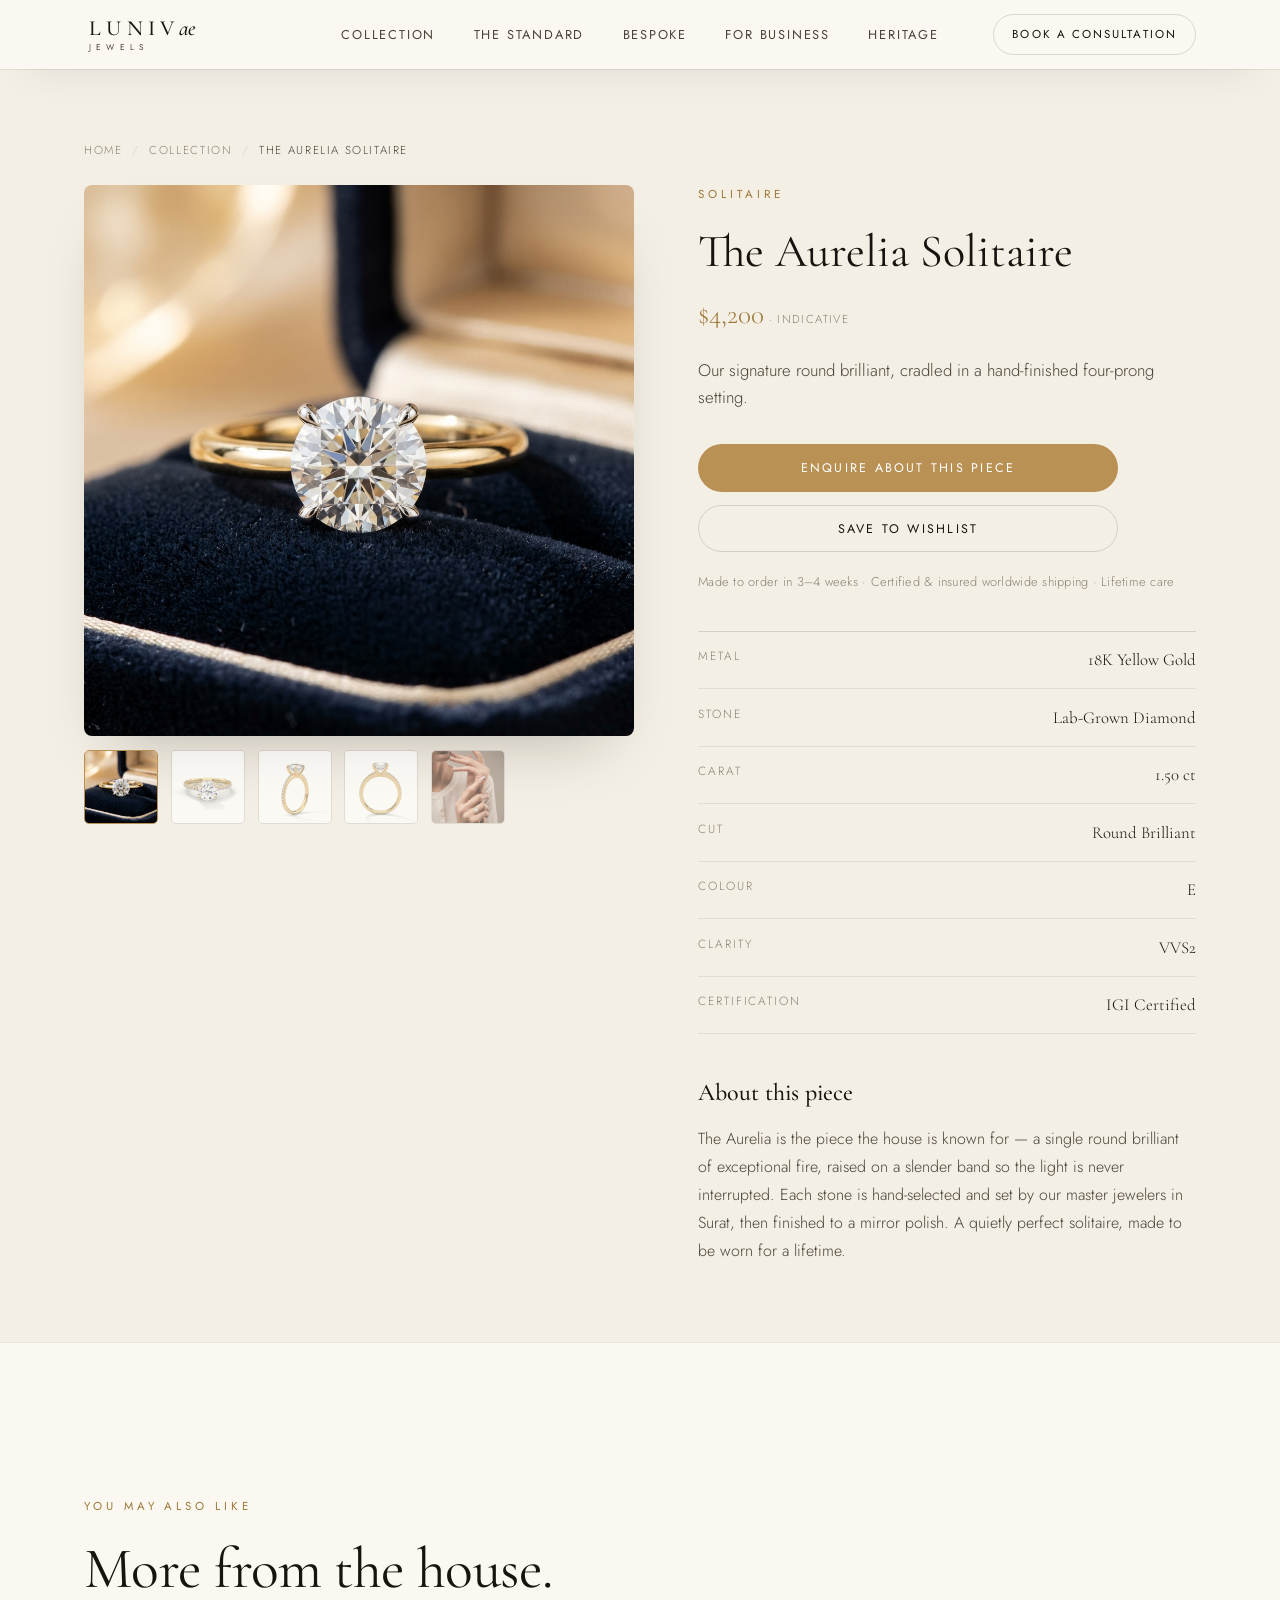
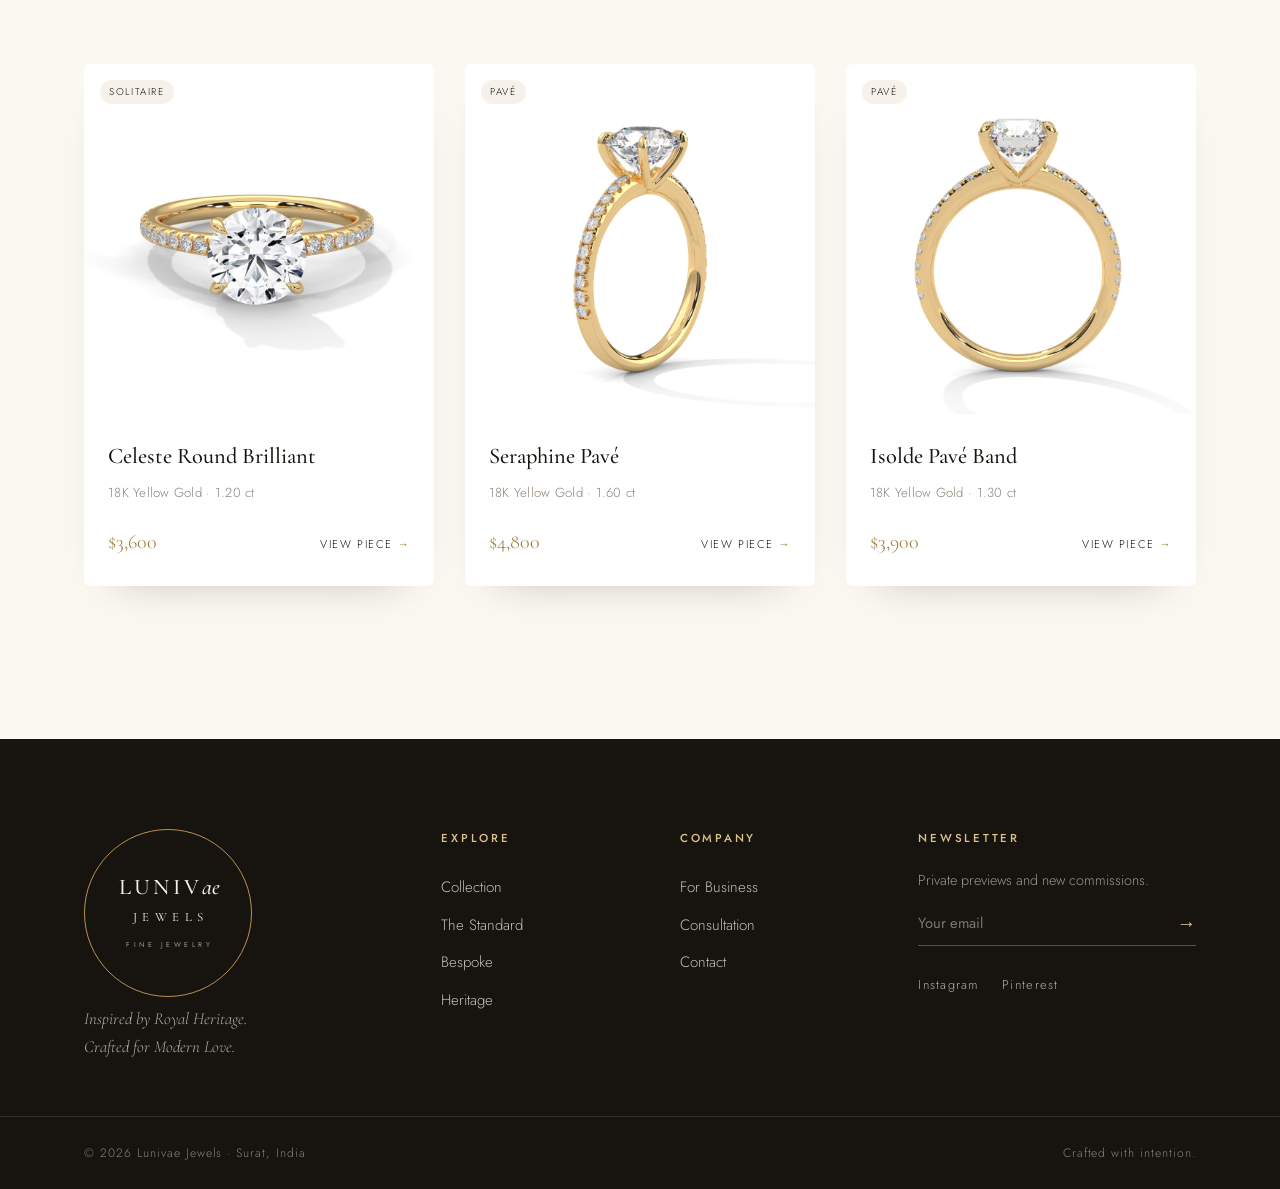
==== lunivae/product.html @ 0194cd0b "Add product listing + product details pages to Lunivae site Turn the single-page site into a multi-p" ====
<!DOCTYPE html>
<html lang="en" data-theme="light">
<head>
<meta charset="UTF-8" />
<meta name="viewport" content="width=device-width, initial-scale=1.0" />
<title>Lunivae Jewels — Fine Jewelry</title>
<meta name="description" content="A Lunivae Jewels piece — crafted in-house in Surat, India." />
<meta name="theme-color" content="#F4EFE4" />
<link rel="preconnect" href="https://fonts.googleapis.com" />
<link rel="preconnect" href="https://fonts.gstatic.com" crossorigin />
<link href="https://fonts.googleapis.com/css2?family=Cormorant+Garamond:ital,wght@0,300;0,400;0,500;0,600;1,400;1,500&family=Jost:wght@300;400;500&display=swap" rel="stylesheet" />
<link rel="stylesheet" href="styles.css" />
</head>
<body data-solid-nav>

<div class="cursor" id="cursor" aria-hidden="true"></div>

<!-- HEADER -->
<header class="header" id="header">
  <div class="header__inner">
    <a href="index.html" class="brand" aria-label="Lunivae Jewels — home">
      <span class="brand__name">LUNIV<em>ae</em></span>
      <span class="brand__sub">JEWELS</span>
    </a>
    <nav class="nav" aria-label="Primary">
      <a href="shop.html" class="nav__link">Collection</a>
      <a href="index.html#craft" class="nav__link">The Standard</a>
      <a href="index.html#bespoke" class="nav__link">Bespoke</a>
      <a href="index.html#trade" class="nav__link">For Business</a>
      <a href="index.html#heritage" class="nav__link">Heritage</a>
    </nav>
    <div class="header__actions">
      <a href="index.html#contact" class="btn btn--ghost btn--sm">Book a Consultation</a>
      <button class="menu-toggle" id="menuToggle" aria-label="Open menu" aria-expanded="false"><span></span><span></span></button>
    </div>
  </div>
</header>

<div class="mobile-menu" id="mobileMenu" aria-hidden="true">
  <nav class="mobile-menu__nav" aria-label="Mobile">
    <a href="shop.html" class="mobile-menu__link">Collection</a>
    <a href="index.html#craft" class="mobile-menu__link">The Standard</a>
    <a href="index.html#bespoke" class="mobile-menu__link">Bespoke</a>
    <a href="index.html#trade" class="mobile-menu__link">For Business</a>
    <a href="index.html#heritage" class="mobile-menu__link">Heritage</a>
    <a href="index.html#contact" class="btn btn--gold mobile-menu__cta">Book a Consultation</a>
  </nav>
  <p class="mobile-menu__foot">Surat, India · Worldwide Delivery</p>
</div>

<main id="pdp"><!-- rendered by product.js --></main>

<!-- FOOTER -->
<footer class="footer">
  <div class="container footer__inner">
    <div class="footer__brand">
      <span class="logo-badge logo-badge--sm">
        <span class="logo-badge__ring"></span>
        <span class="logo-wordmark">LUNIV<em>ae</em></span>
        <span class="logo-jewels">JEWELS</span>
        <span class="logo-tag">FINE JEWELRY</span>
      </span>
      <p class="footer__tag">Inspired by Royal Heritage.<br />Crafted for Modern Love.</p>
    </div>
    <nav class="footer__col" aria-label="Explore">
      <h4 class="footer__title">Explore</h4>
      <a href="shop.html">Collection</a>
      <a href="index.html#craft">The Standard</a>
      <a href="index.html#bespoke">Bespoke</a>
      <a href="index.html#heritage">Heritage</a>
    </nav>
    <nav class="footer__col" aria-label="Company">
      <h4 class="footer__title">Company</h4>
      <a href="index.html#trade">For Business</a>
      <a href="index.html#contact">Consultation</a>
      <a href="index.html#contact">Contact</a>
    </nav>
    <div class="footer__col">
      <h4 class="footer__title">Newsletter</h4>
      <p class="footer__sub">Private previews and new commissions.</p>
      <form class="footer__news" id="newsForm">
        <input type="email" placeholder="Your email" aria-label="Email for newsletter" required />
        <button type="submit" aria-label="Subscribe">→</button>
      </form>
      <div class="footer__social">
        <a href="#" aria-label="Instagram">Instagram</a>
        <a href="#" aria-label="Pinterest">Pinterest</a>
      </div>
    </div>
  </div>
  <div class="footer__bar">
    <div class="container footer__bar-inner">
      <p>© <span id="year">2026</span> Lunivae Jewels · Surat, India</p>
      <p>Crafted with intention.</p>
    </div>
  </div>
</footer>

<script src="products.js"></script>
<script src="product.js"></script>
<script src="main.js"></script>
</body>
</html>
---- lunivae/styles.css ----
/* =====================================================================
   LUNIVAE JEWELS — Stylesheet
   Luxury-minimal · cream / ink / champagne-gold
   ===================================================================== */

/* ---------- Tokens ---------- */
:root {
  --cream:      #F4EFE4;   /* page ground (matches logo badge) */
  --cream-2:    #FBF8F1;   /* raised surfaces */
  --paper:      #FFFFFF;
  --ink:        #17140F;   /* warm near-black */
  --ink-soft:   #4A4339;
  --ink-mute:   #8A8175;
  --gold:       #B99154;   /* champagne gold */
  --gold-deep:  #9C7838;
  --gold-light: #DCC28C;
  --navy:       #0E1522;   /* echoes the hero velvet box */
  --navy-soft:  #17203040;
  --line:       rgba(23, 20, 15, 0.14);
  --line-soft:  rgba(23, 20, 15, 0.08);

  --shadow:     0 30px 60px -30px rgba(23, 20, 15, 0.28);
  --shadow-lg:  0 50px 90px -40px rgba(23, 20, 15, 0.40);

  --serif: "Cormorant Garamond", "Times New Roman", serif;
  --sans:  "Jost", -apple-system, BlinkMacSystemFont, "Segoe UI", sans-serif;

  --container: 1240px;
  --gutter: clamp(20px, 5vw, 64px);

  --ease: cubic-bezier(0.22, 1, 0.36, 1);
  --ease-out: cubic-bezier(0.16, 1, 0.3, 1);
}

/* ---------- Reset ---------- */
*, *::before, *::after { box-sizing: border-box; margin: 0; padding: 0; }

html { scroll-behavior: smooth; -webkit-text-size-adjust: 100%; scroll-padding-top: 88px; }

body {
  font-family: var(--sans);
  font-weight: 300;
  color: var(--ink);
  background: var(--cream);
  line-height: 1.65;
  -webkit-font-smoothing: antialiased;
  text-rendering: optimizeLegibility;
  overflow-x: hidden;
}

img { display: block; max-width: 100%; height: auto; }
a { color: inherit; text-decoration: none; }
button { font-family: inherit; cursor: pointer; border: none; background: none; color: inherit; }
ul, ol { list-style: none; }

::selection { background: var(--gold); color: var(--paper); }

/* ---------- Layout ---------- */
.container { width: 100%; max-width: var(--container); margin-inline: auto; padding-inline: var(--gutter); }
.section { padding-block: clamp(72px, 12vw, 168px); }
.section--tight { padding-block: clamp(48px, 7vw, 96px); }

/* ---------- Typography helpers ---------- */
.eyebrow {
  font-family: var(--sans);
  font-weight: 400;
  font-size: 0.72rem;
  letter-spacing: 0.34em;
  text-transform: uppercase;
  color: var(--gold-deep);
  margin-bottom: 1.4rem;
}
.eyebrow--light { color: var(--gold-light); }
.eyebrow--gold  { color: var(--gold-light); }

.section-title {
  font-family: var(--serif);
  font-weight: 400;
  font-size: clamp(2rem, 4.6vw, 3.6rem);
  line-height: 1.08;
  letter-spacing: -0.01em;
}
.section-lede {
  max-width: 46ch;
  margin-top: 1.5rem;
  color: var(--ink-soft);
  font-size: 1.05rem;
}
.section-head { margin-bottom: clamp(2.5rem, 5vw, 4.5rem); }
.section-head--center { text-align: center; margin-inline: auto; max-width: 720px; }
.section-head--center .section-lede { margin-inline: auto; }

.divider-dot { width: 4px; height: 4px; border-radius: 50%; background: var(--gold); display: inline-block; }

/* =====================================================================
   LOGO / MONOGRAM LOCKUP
   ===================================================================== */
.brand { display: inline-flex; flex-direction: column; align-items: center; line-height: 1; }
.brand__name {
  font-family: var(--serif);
  font-weight: 500;
  font-size: 1.5rem;
  letter-spacing: 0.24em;
  padding-left: 0.24em;               /* optical balance for tracking */
}
.brand__name em {
  font-style: italic;
  font-weight: 500;
  letter-spacing: 0;
}
.brand__sub {
  font-family: var(--sans);
  font-weight: 400;
  font-size: 0.52rem;
  letter-spacing: 0.62em;
  padding-left: 0.62em;
  margin-top: 0.35em;
  color: var(--ink-soft);
}

/* Full circular badge (preloader + footer) */
.logo-badge {
  position: relative;
  display: inline-flex;
  flex-direction: column;
  align-items: center;
  justify-content: center;
  width: 220px; height: 220px;
  padding: 2rem;
}
.logo-badge__ring {
  position: absolute; inset: 0;
  border: 1.5px solid var(--gold);
  border-radius: 50%;
}
.logo-wordmark {
  font-family: var(--serif);
  font-weight: 500;
  font-size: 1.85rem;
  letter-spacing: 0.14em;
  padding-left: 0.14em;
  color: var(--ink);
  line-height: 1;
}
.logo-wordmark em { font-style: italic; font-weight: 500; letter-spacing: 0; }
.logo-wordmark--gold { color: var(--gold-light); }

.logo-jewels {
  font-family: var(--serif);
  font-weight: 400;
  font-size: 1rem;
  letter-spacing: 0.42em;
  padding-left: 0.42em;
  margin-top: 0.55rem;
  color: var(--ink);
}
.logo-tag {
  font-family: var(--sans);
  font-weight: 400;
  font-size: 0.5rem;
  letter-spacing: 0.5em;
  padding-left: 0.5em;
  margin-top: 0.7rem;
  color: var(--ink-soft);
}
.logo-badge--sm { width: 168px; height: 168px; padding: 1.5rem; }
.logo-badge--sm .logo-wordmark { font-size: 1.4rem; }
.logo-badge--sm .logo-jewels { font-size: 0.8rem; }
.logo-badge--sm .logo-tag { font-size: 0.44rem; }

/* Raster override: <body data-logo="image"> swaps lockups for assets/logo.png */
body[data-logo="image"] .logo-badge > *:not(.logo-badge__img),
body[data-logo="image"] .brand__name,
body[data-logo="image"] .brand__sub { display: none; }

/* =====================================================================
   BUTTONS
   ===================================================================== */
.btn {
  position: relative;
  display: inline-flex;
  align-items: center;
  justify-content: center;
  gap: 0.6em;
  font-family: var(--sans);
  font-weight: 400;
  font-size: 0.78rem;
  letter-spacing: 0.18em;
  text-transform: uppercase;
  padding: 1.1em 2.1em;
  border-radius: 100px;
  transition: transform 0.5s var(--ease), background 0.4s var(--ease), color 0.4s var(--ease), border-color 0.4s var(--ease);
  will-change: transform;
}
.btn--sm { padding: 0.85em 1.6em; font-size: 0.72rem; }
.btn--block { width: 100%; }

.btn--gold { background: var(--gold); color: var(--paper); }
.btn--gold:hover { background: var(--gold-deep); transform: translateY(-3px); }

.btn--dark { background: var(--ink); color: var(--cream); }
.btn--dark:hover { background: #000; transform: translateY(-3px); }

.btn--ghost { border: 1px solid var(--line); color: var(--ink); }
.btn--ghost:hover { border-color: var(--gold); color: var(--gold-deep); }

.btn--line-light { border: 1px solid rgba(255,255,255,0.55); color: #fff; }
.btn--line-light:hover { background: rgba(255,255,255,0.12); border-color: #fff; transform: translateY(-3px); }

/* =====================================================================
   LINKS
   ===================================================================== */
.link-arrow {
  display: inline-flex; align-items: center; gap: 0.5em;
  font-family: var(--sans); font-size: 0.78rem; letter-spacing: 0.16em;
  text-transform: uppercase; color: var(--ink);
  padding-bottom: 4px;
  border-bottom: 1px solid var(--line);
  transition: color 0.4s var(--ease), border-color 0.4s var(--ease);
}
.link-arrow span { transition: transform 0.4s var(--ease); color: var(--gold-deep); }
.link-arrow:hover { color: var(--gold-deep); border-color: var(--gold); }
.link-arrow:hover span { transform: translateX(6px); }

/* =====================================================================
   PRELOADER
   ===================================================================== */
.preloader {
  position: fixed; inset: 0; z-index: 9999;
  display: flex; flex-direction: column; align-items: center; justify-content: center;
  gap: 2.5rem;
  background: var(--cream);
  transition: opacity 0.8s var(--ease), visibility 0.8s var(--ease);
  pointer-events: none; /* purely visual veil — never block clicks/links */
}
.preloader__mark { transform: scale(0.9); opacity: 0; animation: markIn 1s var(--ease) forwards 0.1s; }
.preloader__bar { width: 160px; height: 1px; background: var(--line); overflow: hidden; }
.preloader__bar span { display: block; height: 100%; width: 0; background: var(--gold); animation: loadBar 1.4s var(--ease) forwards 0.2s; }
.preloader.is-done { opacity: 0; visibility: hidden; }
@keyframes markIn { to { transform: scale(1); opacity: 1; } }
@keyframes loadBar { to { width: 100%; } }

/* =====================================================================
   CURSOR
   ===================================================================== */
.cursor {
  position: fixed; top: 0; left: 0; z-index: 9998;
  width: 34px; height: 34px; margin: -17px 0 0 -17px;
  border: 1px solid var(--gold);
  border-radius: 50%;
  pointer-events: none;
  transition: transform 0.18s var(--ease-out), opacity 0.3s, background 0.3s, border-color 0.3s;
  opacity: 0;
  mix-blend-mode: normal;
}
.cursor.is-active { opacity: 1; }
.cursor.is-hover { transform: scale(1.7); background: rgba(185,145,84,0.14); border-color: var(--gold); }
@media (hover: none), (pointer: coarse) { .cursor { display: none; } }

/* =====================================================================
   HEADER
   ===================================================================== */
.header {
  position: fixed; top: 0; left: 0; right: 0; z-index: 900;
  transition: background 0.5s var(--ease), box-shadow 0.5s var(--ease), padding 0.5s var(--ease);
  padding-block: 1.6rem;
}
.header__inner {
  width: 100%; max-width: var(--container); margin-inline: auto; padding-inline: var(--gutter);
  display: grid; grid-template-columns: 1fr auto 1fr; align-items: center; gap: 1rem;
}
.header .brand { grid-column: 1; justify-self: start; align-items: flex-start; }
.header .brand__name { color: #fff; font-size: 1.35rem; transition: color 0.5s var(--ease); }
.header .brand__sub { color: rgba(255,255,255,0.7); transition: color 0.5s var(--ease); }
.nav { grid-column: 2; display: flex; gap: 2.4rem; justify-self: center; }
.nav__link {
  position: relative;
  font-size: 0.8rem; letter-spacing: 0.14em; text-transform: uppercase; font-weight: 400;
  color: rgba(255,255,255,0.85);
  transition: color 0.4s var(--ease);
}
.nav__link::after {
  content: ""; position: absolute; left: 0; bottom: -6px; width: 0; height: 1px;
  background: var(--gold); transition: width 0.4s var(--ease);
}
.nav__link:hover { color: #fff; }
.nav__link:hover::after { width: 100%; }
.header__actions { grid-column: 3; justify-self: end; display: flex; align-items: center; gap: 1rem; }
.header .btn--ghost { border-color: rgba(255,255,255,0.45); color: #fff; }
.header .btn--ghost:hover { border-color: #fff; color: #fff; background: rgba(255,255,255,0.1); }

/* scrolled state */
.header.is-scrolled {
  background: var(--cream-2);
  box-shadow: 0 1px 0 var(--line-soft), 0 20px 40px -30px rgba(0,0,0,0.3);
  padding-block: 0.9rem;
}
.header.is-scrolled .brand__name { color: var(--ink); }
.header.is-scrolled .brand__sub { color: var(--ink-soft); }
.header.is-scrolled .nav__link { color: var(--ink-soft); }
.header.is-scrolled .nav__link:hover { color: var(--ink); }
.header.is-scrolled .btn--ghost { border-color: var(--line); color: var(--ink); }
.header.is-scrolled .btn--ghost:hover { border-color: var(--gold); color: var(--gold-deep); background: transparent; }

/* menu toggle (mobile) */
.menu-toggle { display: none; width: 40px; height: 40px; flex-direction: column; align-items: center; justify-content: center; gap: 6px; }
.menu-toggle span { display: block; width: 24px; height: 1.5px; background: #fff; transition: transform 0.4s var(--ease), opacity 0.3s; }
.header.is-scrolled .menu-toggle span { background: var(--ink); }
.is-menu-open .menu-toggle span:nth-child(1) { transform: translateY(3.75px) rotate(45deg); }
.is-menu-open .menu-toggle span:nth-child(2) { transform: translateY(-3.75px) rotate(-45deg); }

/* =====================================================================
   MOBILE MENU
   ===================================================================== */
.mobile-menu {
  position: fixed; inset: 0; z-index: 850;
  background: var(--cream);
  display: flex; flex-direction: column; align-items: center; justify-content: center;
  gap: 2rem;
  opacity: 0; visibility: hidden;
  transition: opacity 0.5s var(--ease), visibility 0.5s var(--ease);
}
.is-menu-open .mobile-menu { opacity: 1; visibility: visible; }
.mobile-menu__nav { display: flex; flex-direction: column; align-items: center; gap: 1.6rem; }
.mobile-menu__link {
  font-family: var(--serif); font-size: 2rem; font-weight: 400; color: var(--ink);
  opacity: 0; transform: translateY(20px);
  transition: color 0.3s, opacity 0.5s var(--ease), transform 0.5s var(--ease);
}
.is-menu-open .mobile-menu__link { opacity: 1; transform: none; }
.mobile-menu__link:hover { color: var(--gold-deep); }
.mobile-menu__cta { margin-top: 1rem; }
.mobile-menu__foot { font-size: 0.72rem; letter-spacing: 0.24em; text-transform: uppercase; color: var(--ink-mute); position: absolute; bottom: 3rem; }

/* stagger */
.is-menu-open .mobile-menu__link:nth-child(1) { transition-delay: 0.1s; }
.is-menu-open .mobile-menu__link:nth-child(2) { transition-delay: 0.16s; }
.is-menu-open .mobile-menu__link:nth-child(3) { transition-delay: 0.22s; }
.is-menu-open .mobile-menu__link:nth-child(4) { transition-delay: 0.28s; }
.is-menu-open .mobile-menu__link:nth-child(5) { transition-delay: 0.34s; }
.is-menu-open .mobile-menu__link:nth-child(6) { transition-delay: 0.40s; }

/* =====================================================================
   HERO
   ===================================================================== */
.hero {
  position: relative;
  min-height: 100svh;
  display: flex; align-items: center;
  padding: 8rem var(--gutter) 6rem;
  overflow: hidden;
}
.hero__content { margin-inline: auto; width: 100%; max-width: var(--container); }
.hero__media { position: absolute; inset: 0; z-index: 0; }
.hero__media img { width: 100%; height: 120%; object-fit: cover; object-position: center 40%; will-change: transform; }
.hero__glow {
  position: absolute; inset: 0;
  background: radial-gradient(60% 50% at 62% 44%, rgba(220,194,140,0.20), transparent 70%);
  mix-blend-mode: screen;
}
.hero__scrim {
  position: absolute; inset: 0; z-index: 1;
  background:
    linear-gradient(180deg, rgba(10,12,18,0.55) 0%, rgba(10,12,18,0.12) 30%, rgba(10,12,18,0.30) 62%, rgba(10,12,18,0.72) 100%),
    linear-gradient(90deg, rgba(10,12,18,0.45) 0%, transparent 55%);
}
.hero__content { position: relative; z-index: 2; max-width: 720px; }
.hero__title {
  font-family: var(--serif);
  font-weight: 400;
  color: #fff;
  font-size: clamp(2.6rem, 6.6vw, 5.4rem);
  line-height: 1.02;
  letter-spacing: -0.015em;
  margin-block: 1.2rem 1.8rem;
}
.hero__title .line { display: block; }
.hero__title .line--italic { font-style: italic; color: var(--gold-light); }
.hero__lede {
  color: rgba(255,255,255,0.9);
  font-size: clamp(1rem, 1.6vw, 1.2rem);
  max-width: 46ch;
  font-weight: 300;
}
.hero__cta { display: flex; flex-wrap: wrap; gap: 1rem; margin-top: 2.6rem; }
.hero__scroll {
  position: absolute; bottom: 2.4rem; left: 50%; transform: translateX(-50%);
  z-index: 2; display: flex; flex-direction: column; align-items: center; gap: 0.7rem;
}
.hero__scroll-line { width: 1px; height: 42px; background: linear-gradient(var(--gold-light), transparent); animation: scrollPulse 2.2s var(--ease) infinite; transform-origin: top; }
.hero__scroll-text { font-size: 0.62rem; letter-spacing: 0.3em; text-transform: uppercase; color: rgba(255,255,255,0.7); }
@keyframes scrollPulse { 0%,100% { transform: scaleY(0.4); opacity: 0.4; } 50% { transform: scaleY(1); opacity: 1; } }

/* =====================================================================
   MARQUEE
   ===================================================================== */
.marquee { background: var(--ink); color: var(--cream); padding-block: 1.4rem; overflow: hidden; }
.marquee__track { display: flex; align-items: center; gap: 2.4rem; width: max-content; animation: marquee 34s linear infinite; }
.marquee__track span { font-family: var(--serif); font-style: italic; font-size: 1.35rem; white-space: nowrap; color: var(--cream); }
.marquee__track .dot { font-style: normal; color: var(--gold); font-size: 0.8rem; }
@keyframes marquee { to { transform: translateX(-50%); } }

/* =====================================================================
   STATEMENT
   ===================================================================== */
.statement { text-align: center; }
.statement__text {
  font-family: var(--serif);
  font-weight: 300;
  font-size: clamp(1.6rem, 3.6vw, 3rem);
  line-height: 1.28;
  letter-spacing: -0.005em;
  max-width: 24ch;
  margin: 0 auto;
}
.statement__text em { font-style: italic; color: var(--gold-deep); }
.statement__meta {
  display: flex; align-items: center; justify-content: center; flex-wrap: wrap; gap: 1.2rem;
  margin-top: 2.6rem;
  font-size: 0.74rem; letter-spacing: 0.24em; text-transform: uppercase; color: var(--ink-mute);
}

/* =====================================================================
   STATS
   ===================================================================== */
.stats { border-block: 1px solid var(--line-soft); }
.stats__grid { display: grid; grid-template-columns: repeat(4, 1fr); gap: 2rem; }
.stat { text-align: center; padding-inline: 1rem; }
.stat + .stat { border-left: 1px solid var(--line-soft); }
.stat__num {
  display: block; font-family: var(--serif); font-weight: 400;
  font-size: clamp(2.4rem, 5vw, 3.6rem); line-height: 1; color: var(--gold-deep);
}
.stat__label { display: block; margin-top: 0.7rem; font-size: 0.72rem; letter-spacing: 0.2em; text-transform: uppercase; color: var(--ink-mute); }

/* =====================================================================
   COLLECTIONS
   ===================================================================== */
.collections__grid {
  display: grid;
  grid-template-columns: repeat(2, 1fr);
  grid-auto-rows: 1fr;
  gap: clamp(1rem, 2vw, 1.6rem);
}
.col-card {
  position: relative; overflow: hidden; border-radius: 6px;
  background: var(--ink);
  min-height: 420px;
  display: flex; align-items: flex-end;
  isolation: isolate;
}
.col-card--tall { grid-row: span 2; }
.col-card--wide { grid-column: span 2; min-height: 380px; }
.col-card__media { position: absolute; inset: 0; z-index: -1; }
.col-card__media img { width: 100%; height: 100%; object-fit: cover; transition: transform 1.1s var(--ease); }
.col-card::after {
  content: ""; position: absolute; inset: 0; z-index: -1;
  background: linear-gradient(180deg, transparent 22%, rgba(12,13,18,0.30) 48%, rgba(12,13,18,0.68) 72%, rgba(12,13,18,0.90) 100%);
  transition: opacity 0.6s var(--ease);
}
.col-card:hover::after { opacity: 0.94; }
.col-card:hover .col-card__media img { transform: scale(1.06); }
.col-card__body { padding: clamp(1.6rem, 3vw, 2.6rem); color: #fff; }
.col-card__index { font-family: var(--serif); font-size: 0.9rem; letter-spacing: 0.2em; color: var(--gold-light); }
.col-card__title { font-family: var(--serif); font-weight: 500; font-size: clamp(1.5rem, 2.6vw, 2.1rem); margin-block: 0.5rem 0.6rem; }
.col-card__text { font-size: 0.92rem; color: rgba(255,255,255,0.82); max-width: 40ch; margin-bottom: 1.4rem; }
.col-card .link-arrow { color: #fff; border-color: rgba(255,255,255,0.4); }
.col-card .link-arrow:hover { color: var(--gold-light); border-color: var(--gold-light); }
.col-card .link-arrow span { color: var(--gold-light); }

/* =====================================================================
   CRAFT
   ===================================================================== */
.craft { background: var(--cream-2); }
.craft__grid { display: grid; grid-template-columns: repeat(4, 1fr); gap: clamp(1.6rem, 3vw, 3rem); }
.craft__item { position: relative; padding-top: 2rem; border-top: 1px solid var(--line); }
.craft__num { font-family: var(--serif); font-size: 0.9rem; letter-spacing: 0.2em; color: var(--gold-deep); }
.craft__title { font-family: var(--serif); font-weight: 500; font-size: 1.5rem; margin-block: 1rem 0.7rem; }
.craft__text { font-size: 0.94rem; color: var(--ink-soft); }

/* =====================================================================
   EDITORIAL
   ===================================================================== */
.editorial { position: relative; display: grid; grid-template-columns: 1.15fr 1fr; min-height: 82vh; }
.editorial__media { position: relative; overflow: hidden; }
.editorial__media img { width: 100%; height: 112%; object-fit: cover; object-position: center 35%; }
.editorial__scrim { position: absolute; inset: 0; background: linear-gradient(90deg, transparent, rgba(14,21,34,0.05)); }
.editorial__panel {
  background: var(--navy); color: var(--cream);
  display: flex; flex-direction: column; justify-content: center;
  padding: clamp(2.5rem, 7vw, 6rem);
}
.quote-mark { font-family: var(--serif); font-size: 6rem; line-height: 0.4; color: var(--gold); opacity: 0.6; height: 3rem; }
.editorial__quote { font-family: var(--serif); font-weight: 300; font-style: italic; font-size: clamp(1.7rem, 3vw, 2.7rem); line-height: 1.28; margin-block: 1.5rem; }
.editorial__attr { font-size: 0.76rem; letter-spacing: 0.24em; text-transform: uppercase; color: var(--gold-light); }

/* =====================================================================
   BESPOKE
   ===================================================================== */
.process {
  display: grid; grid-template-columns: repeat(4, 1fr); gap: clamp(1.4rem, 3vw, 2.4rem);
  margin-top: 1rem;
  counter-reset: step;
}
.process__step { display: flex; flex-direction: column; gap: 1.2rem; padding-top: 1.6rem; border-top: 1px solid var(--line); }
.process__num { font-family: var(--serif); font-size: 2.4rem; color: var(--gold); line-height: 1; }
.process__title { font-family: var(--serif); font-weight: 500; font-size: 1.4rem; margin-bottom: 0.4rem; }
.process__text { font-size: 0.92rem; color: var(--ink-soft); }
.bespoke__cta { margin-top: clamp(2.5rem, 5vw, 4rem); }

/* =====================================================================
   TRADE
   ===================================================================== */
.trade { background: var(--cream-2); }
.trade__inner { display: grid; grid-template-columns: 1.1fr 0.9fr; gap: clamp(2rem, 6vw, 6rem); align-items: center; }
.trade__list { margin-block: 2rem; display: grid; gap: 1rem; }
.trade__list li {
  position: relative; padding-left: 1.8rem; font-size: 1rem; color: var(--ink-soft);
}
.trade__list li::before {
  content: "✦"; position: absolute; left: 0; top: 0.1rem; color: var(--gold); font-size: 0.8rem;
}
.trade__btn { margin-top: 0.6rem; }
.trade__media { position: relative; border-radius: 6px; overflow: hidden; box-shadow: var(--shadow); background: var(--paper); }
.trade__media img { width: 100%; aspect-ratio: 4/5; object-fit: cover; }

/* =====================================================================
   HERITAGE (dark)
   ===================================================================== */
.heritage { background: var(--navy); color: var(--cream); position: relative; overflow: hidden; }
.heritage::before {
  content: ""; position: absolute; top: -30%; right: -10%; width: 60vw; height: 60vw;
  background: radial-gradient(circle, rgba(185,145,84,0.16), transparent 65%);
  pointer-events: none;
}
.heritage__inner { position: relative; display: grid; grid-template-columns: 1fr 1fr; gap: clamp(2rem, 6vw, 5rem); }
.heritage__title { font-family: var(--serif); font-weight: 400; font-size: clamp(2rem, 4.4vw, 3.4rem); line-height: 1.1; }
.heritage__body { display: flex; flex-direction: column; gap: 1.5rem; }
.heritage__body p { color: rgba(244,239,228,0.78); font-size: 1.05rem; }
.heritage__sign { margin-top: 1.5rem; display: flex; flex-direction: column; gap: 0.5rem; }
.heritage__sign-tag { font-size: 0.72rem; letter-spacing: 0.24em; text-transform: uppercase; color: var(--gold-light); }

/* =====================================================================
   CONTACT
   ===================================================================== */
.contact__inner { display: grid; grid-template-columns: 1fr 1fr; gap: clamp(2.5rem, 6vw, 6rem); align-items: start; }
.contact__details { margin-top: 2.6rem; display: grid; gap: 1.1rem; }
.contact__details li { display: flex; gap: 1.5rem; padding-bottom: 1.1rem; border-bottom: 1px solid var(--line-soft); }
.contact__k { flex: 0 0 90px; font-size: 0.72rem; letter-spacing: 0.2em; text-transform: uppercase; color: var(--ink-mute); padding-top: 0.2rem; }
.contact__v { font-family: var(--serif); font-size: 1.2rem; }

.contact__form { display: grid; gap: 1.6rem; background: var(--cream-2); padding: clamp(1.8rem, 4vw, 3rem); border-radius: 8px; box-shadow: var(--shadow); }
.field { position: relative; }
.field input, .field select, .field textarea {
  width: 100%; font-family: var(--sans); font-size: 1rem; color: var(--ink);
  background: transparent; border: none; border-bottom: 1px solid var(--line);
  padding: 1.4rem 0 0.7rem; transition: border-color 0.4s var(--ease);
  resize: vertical;
}
.field select { padding-top: 1.6rem; }
.field textarea { min-height: 90px; }
.field input:focus, .field select:focus, .field textarea:focus { outline: none; border-color: var(--gold); }
.field label {
  position: absolute; left: 0; top: 1.4rem; font-size: 1rem; color: var(--ink-mute);
  pointer-events: none; transition: transform 0.35s var(--ease), color 0.35s var(--ease), font-size 0.35s var(--ease);
}
.field input:focus + label,
.field input:not(:placeholder-shown) + label,
.field textarea:focus + label,
.field textarea:not(:placeholder-shown) + label,
.field label.label--static {
  transform: translateY(-1.35rem); font-size: 0.68rem; letter-spacing: 0.16em; text-transform: uppercase; color: var(--gold-deep);
}
.field select:valid + label { transform: translateY(-1.35rem); font-size: 0.68rem; letter-spacing: 0.16em; text-transform: uppercase; color: var(--gold-deep); }
.contact__note { font-size: 0.86rem; color: var(--gold-deep); min-height: 1.2rem; text-align: center; }
.contact__note.is-error { color: #b4432f; }

/* =====================================================================
   FOOTER
   ===================================================================== */
.footer { background: var(--ink); color: var(--cream); padding-top: clamp(3.5rem, 7vw, 6rem); }
.footer__inner { display: grid; grid-template-columns: 1.6fr 1fr 1fr 1.4fr; gap: 2.5rem; padding-bottom: 3.5rem; }
.footer__brand .logo-badge__ring { border-color: var(--gold); }
.footer__brand .logo-wordmark { color: var(--cream); }
.footer__brand .logo-jewels { color: var(--cream); }
.footer__brand .logo-tag { color: rgba(244,239,228,0.6); }
.footer__tag { font-family: var(--serif); font-style: italic; font-size: 1.05rem; color: rgba(244,239,228,0.7); margin-top: 0.5rem; }
.footer__title { font-size: 0.72rem; letter-spacing: 0.24em; text-transform: uppercase; color: var(--gold-light); margin-bottom: 1.3rem; font-weight: 500; }
.footer__col a { display: block; padding-block: 0.4rem; color: rgba(244,239,228,0.78); font-size: 0.94rem; transition: color 0.3s, padding-left 0.3s var(--ease); }
.footer__col a:hover { color: var(--cream); padding-left: 6px; }
.footer__sub { font-size: 0.9rem; color: rgba(244,239,228,0.6); margin-bottom: 1rem; }
.footer__news { display: flex; border-bottom: 1px solid rgba(244,239,228,0.28); padding-bottom: 0.5rem; margin-bottom: 1.4rem; }
.footer__news input { flex: 1; background: transparent; border: none; color: var(--cream); font-family: var(--sans); font-size: 0.92rem; }
.footer__news input::placeholder { color: rgba(244,239,228,0.45); }
.footer__news input:focus { outline: none; }
.footer__news button { color: var(--gold-light); font-size: 1.2rem; transition: transform 0.3s var(--ease); }
.footer__news button:hover { transform: translateX(4px); }
.footer__social { display: flex; gap: 1.4rem; }
.footer__social a { font-size: 0.8rem; letter-spacing: 0.1em; color: rgba(244,239,228,0.7); border-bottom: 1px solid transparent; transition: color 0.3s, border-color 0.3s; }
.footer__social a:hover { color: var(--cream); border-color: var(--gold); }
.footer__bar { border-top: 1px solid rgba(244,239,228,0.12); padding-block: 1.6rem; }
.footer__bar-inner { display: flex; justify-content: space-between; gap: 1rem; flex-wrap: wrap; }
.footer__bar p { font-size: 0.76rem; letter-spacing: 0.08em; color: rgba(244,239,228,0.5); }

/* =====================================================================
   REVEAL ANIMATIONS
   ===================================================================== */
[data-reveal] { opacity: 0; transform: translateY(28px); transition: opacity 0.9s var(--ease-out), transform 0.9s var(--ease-out); }
[data-reveal].is-in { opacity: 1; transform: none; }

[data-reveal-lines] .line-inner { display: inline; }
[data-reveal-lines] { opacity: 0; transform: translateY(28px); transition: opacity 1s var(--ease-out), transform 1s var(--ease-out); }
[data-reveal-lines].is-in { opacity: 1; transform: none; }

/* =====================================================================
   RESPONSIVE
   ===================================================================== */
@media (max-width: 1024px) {
  .nav { display: none; }
  .header .btn--ghost { display: none; }
  .menu-toggle { display: flex; }
  .header__inner { grid-template-columns: 1fr auto; }
  .header__actions { grid-column: 2; }
  .editorial { grid-template-columns: 1fr; }
  .editorial__media { min-height: 60vh; }
  .heritage__inner { grid-template-columns: 1fr; }
  .contact__inner { grid-template-columns: 1fr; }
  .trade__inner { grid-template-columns: 1fr; }
  .trade__media { max-width: 460px; }
}

@media (max-width: 760px) {
  .stats__grid { grid-template-columns: repeat(2, 1fr); gap: 2.5rem 1rem; }
  .stat:nth-child(3) { border-left: none; }
  .stat:nth-child(odd) { border-left: none; }
  .craft__grid { grid-template-columns: 1fr 1fr; gap: 2rem 1.6rem; }
  .process { grid-template-columns: 1fr 1fr; gap: 2rem 1.4rem; }
  .collections__grid { grid-template-columns: 1fr; }
  .col-card--tall { grid-row: span 1; }
  .col-card--wide { grid-column: span 1; }
  .col-card { min-height: 340px; }
  .marquee__track span { font-size: 1.1rem; }
  .footer__inner { grid-template-columns: 1fr 1fr; }
  .footer__brand { grid-column: span 2; }
}

@media (max-width: 460px) {
  .craft__grid { grid-template-columns: 1fr; }
  .process { grid-template-columns: 1fr; }
  .footer__inner { grid-template-columns: 1fr; }
  .footer__brand { grid-column: span 1; }
  .hero__cta .btn { width: 100%; }
}

/* =====================================================================
   REDUCED MOTION
   ===================================================================== */
@media (prefers-reduced-motion: reduce) {
  * { animation-duration: 0.01ms !important; animation-iteration-count: 1 !important; transition-duration: 0.01ms !important; scroll-behavior: auto !important; }
  [data-reveal], [data-reveal-lines] { opacity: 1 !important; transform: none !important; }
  .marquee__track { animation: none; }
  .cursor { display: none; }
}

/* =====================================================================
   INNER PAGES — Listing (shop) & Details (product)
   ===================================================================== */
.header.is-solid .brand__name { color: var(--ink); }
.nav__link.is-active { color: var(--gold-deep); }
.header.is-scrolled .nav__link.is-active { color: var(--gold-deep); }
.nav__link.is-active::after { width: 100%; }

/* Breadcrumb */
.breadcrumb { display: flex; gap: 0.6rem; align-items: center; font-size: 0.72rem; letter-spacing: 0.14em; text-transform: uppercase; color: var(--ink-mute); margin-bottom: 1.6rem; }
.breadcrumb a { color: var(--ink-mute); transition: color 0.3s; }
.breadcrumb a:hover { color: var(--gold-deep); }
.breadcrumb span { color: var(--line); }
.breadcrumb > span:last-child { color: var(--ink-soft); }

/* Page hero (inner) */
.page-hero { padding-top: clamp(8rem, 12vw, 11rem); padding-bottom: clamp(2rem, 4vw, 3.5rem); background: var(--cream-2); border-bottom: 1px solid var(--line-soft); }
.page-hero__title { font-family: var(--serif); font-weight: 400; font-size: clamp(2.2rem, 5vw, 3.8rem); line-height: 1.06; letter-spacing: -0.01em; }
.page-hero__lede { max-width: 54ch; margin-top: 1.4rem; color: var(--ink-soft); font-size: 1.05rem; }

/* Toolbar */
.shop { padding-top: clamp(2rem, 4vw, 3rem); padding-bottom: clamp(4rem, 9vw, 8rem); }
.shop__toolbar { display: flex; justify-content: space-between; align-items: center; gap: 1.5rem; flex-wrap: wrap; padding-bottom: 1.6rem; border-bottom: 1px solid var(--line-soft); }
.filters { display: flex; flex-wrap: wrap; gap: 0.6rem; }
.chip { font-family: var(--sans); font-size: 0.76rem; letter-spacing: 0.12em; text-transform: uppercase; color: var(--ink-soft); padding: 0.6em 1.2em; border: 1px solid var(--line); border-radius: 100px; transition: all 0.35s var(--ease); }
.chip:hover { border-color: var(--gold); color: var(--gold-deep); }
.chip.is-active { background: var(--ink); color: var(--cream); border-color: var(--ink); }
.shop__sort { display: flex; align-items: center; gap: 0.8rem; }
.shop__sort label { font-size: 0.72rem; letter-spacing: 0.16em; text-transform: uppercase; color: var(--ink-mute); }
.shop__sort select { font-family: var(--sans); font-size: 0.9rem; color: var(--ink); background: transparent; border: none; border-bottom: 1px solid var(--line); padding: 0.4rem 1.5rem 0.4rem 0.2rem; cursor: pointer; }
.shop__sort select:focus { outline: none; border-color: var(--gold); }
.shop__count { font-size: 0.76rem; letter-spacing: 0.16em; text-transform: uppercase; color: var(--ink-mute); margin: 1.6rem 0; }

/* Product grid + card */
.product-grid { display: grid; grid-template-columns: repeat(3, 1fr); gap: clamp(1.2rem, 2.4vw, 2.2rem); }
.product-grid--3 { grid-template-columns: repeat(3, 1fr); }
.product-card { display: flex; flex-direction: column; background: var(--paper); border-radius: 6px; overflow: hidden; box-shadow: 0 20px 45px -35px rgba(23,20,15,0.4); transition: transform 0.5s var(--ease), box-shadow 0.5s var(--ease); }
.product-card:hover { transform: translateY(-6px); box-shadow: 0 40px 70px -40px rgba(23,20,15,0.5); }
.product-card__media { position: relative; aspect-ratio: 1/1; overflow: hidden; background: var(--cream-2); }
.product-card__media img { width: 100%; height: 100%; object-fit: cover; transition: transform 1s var(--ease); }
.product-card:hover .product-card__media img { transform: scale(1.05); }
.product-card__tag { position: absolute; top: 1rem; left: 1rem; font-size: 0.62rem; letter-spacing: 0.18em; text-transform: uppercase; color: var(--ink); background: rgba(246,241,233,0.9); padding: 0.4em 0.9em; border-radius: 100px; backdrop-filter: blur(4px); }
.product-card__body { padding: 1.5rem 1.5rem 1.7rem; display: flex; flex-direction: column; gap: 0.4rem; flex: 1; }
.product-card__name { font-family: var(--serif); font-weight: 500; font-size: 1.4rem; }
.product-card__meta { font-size: 0.82rem; color: var(--ink-mute); letter-spacing: 0.02em; }
.product-card__foot { margin-top: auto; padding-top: 1rem; display: flex; align-items: baseline; justify-content: space-between; gap: 1rem; }
.product-card__price { font-family: var(--serif); font-size: 1.25rem; color: var(--gold-deep); }
.product-card__view { font-size: 0.7rem; letter-spacing: 0.14em; text-transform: uppercase; color: var(--ink); display: inline-flex; gap: 0.4em; align-items: center; }
.product-card__view em { font-style: normal; color: var(--gold-deep); transition: transform 0.4s var(--ease); }
.product-card:hover .product-card__view em { transform: translateX(5px); }

/* CTA band */
.cta-band { background: var(--ink); color: var(--cream); padding-block: clamp(3rem, 6vw, 5rem); }
.cta-band__inner { display: flex; align-items: center; justify-content: space-between; gap: 2rem; flex-wrap: wrap; }
.cta-band__title { font-family: var(--serif); font-weight: 400; font-size: clamp(1.6rem, 3vw, 2.4rem); line-height: 1.15; }

/* ---------- PDP ---------- */
.pdp { padding-top: clamp(7.5rem, 11vw, 10rem); padding-bottom: clamp(3rem, 6vw, 5rem); }
.pdp__grid { display: grid; grid-template-columns: 1.05fr 0.95fr; gap: clamp(2rem, 5vw, 4.5rem); align-items: start; }
.pdp__gallery { position: sticky; top: 100px; }
.pdp__stage { aspect-ratio: 1/1; border-radius: 8px; overflow: hidden; background: var(--cream-2); box-shadow: var(--shadow); }
.pdp__stage img { width: 100%; height: 100%; object-fit: cover; }
.pdp__thumbs { display: flex; gap: 0.8rem; margin-top: 0.9rem; flex-wrap: wrap; }
.pdp__thumb { width: 74px; height: 74px; border-radius: 5px; overflow: hidden; border: 1px solid var(--line); opacity: 0.6; transition: opacity 0.3s, border-color 0.3s; }
.pdp__thumb img { width: 100%; height: 100%; object-fit: cover; }
.pdp__thumb.is-active, .pdp__thumb:hover { opacity: 1; border-color: var(--gold); }

.pdp__title { font-family: var(--serif); font-weight: 400; font-size: clamp(2rem, 3.6vw, 3rem); line-height: 1.08; margin-top: 0.3rem; }
.pdp__price { font-family: var(--serif); font-size: 1.7rem; color: var(--gold-deep); margin-top: 1rem; }
.pdp__price-note { font-family: var(--sans); font-size: 0.72rem; letter-spacing: 0.12em; text-transform: uppercase; color: var(--ink-mute); }
.pdp__blurb { margin-top: 1.2rem; color: var(--ink-soft); font-size: 1.05rem; max-width: 46ch; }
.pdp__actions { display: flex; flex-direction: column; gap: 0.8rem; margin-top: 2rem; max-width: 420px; }
.btn.is-saved { border-color: var(--gold); color: var(--gold-deep); }
.pdp__reassure { margin-top: 1.2rem; font-size: 0.8rem; color: var(--ink-mute); letter-spacing: 0.02em; }
.pdp__specs { margin-top: 2.4rem; border-top: 1px solid var(--line); }
.spec { display: flex; justify-content: space-between; gap: 1rem; padding: 0.9rem 0; border-bottom: 1px solid var(--line-soft); }
.spec__k { font-size: 0.74rem; letter-spacing: 0.16em; text-transform: uppercase; color: var(--ink-mute); }
.spec__v { font-family: var(--serif); font-size: 1.05rem; color: var(--ink); }
.pdp__desc { margin-top: 2.4rem; }
.pdp__desc h2 { font-family: var(--serif); font-weight: 500; font-size: 1.5rem; margin-bottom: 0.8rem; }
.pdp__desc p { color: var(--ink-soft); font-size: 1rem; line-height: 1.75; max-width: 60ch; }

.related { background: var(--cream-2); border-top: 1px solid var(--line-soft); }

/* ---------- Inner-page responsive ---------- */
@media (max-width: 900px) {
  .pdp__grid { grid-template-columns: 1fr; gap: 2rem; }
  .pdp__gallery { position: static; }
  .product-grid, .product-grid--3 { grid-template-columns: repeat(2, 1fr); }
}
@media (max-width: 560px) {
  .product-grid, .product-grid--3 { grid-template-columns: 1fr; }
  .shop__toolbar { align-items: flex-start; flex-direction: column; }
  .cta-band__inner { flex-direction: column; align-items: flex-start; }
}

.collections__all { text-align: center; margin-top: clamp(2.5rem, 5vw, 4rem); }
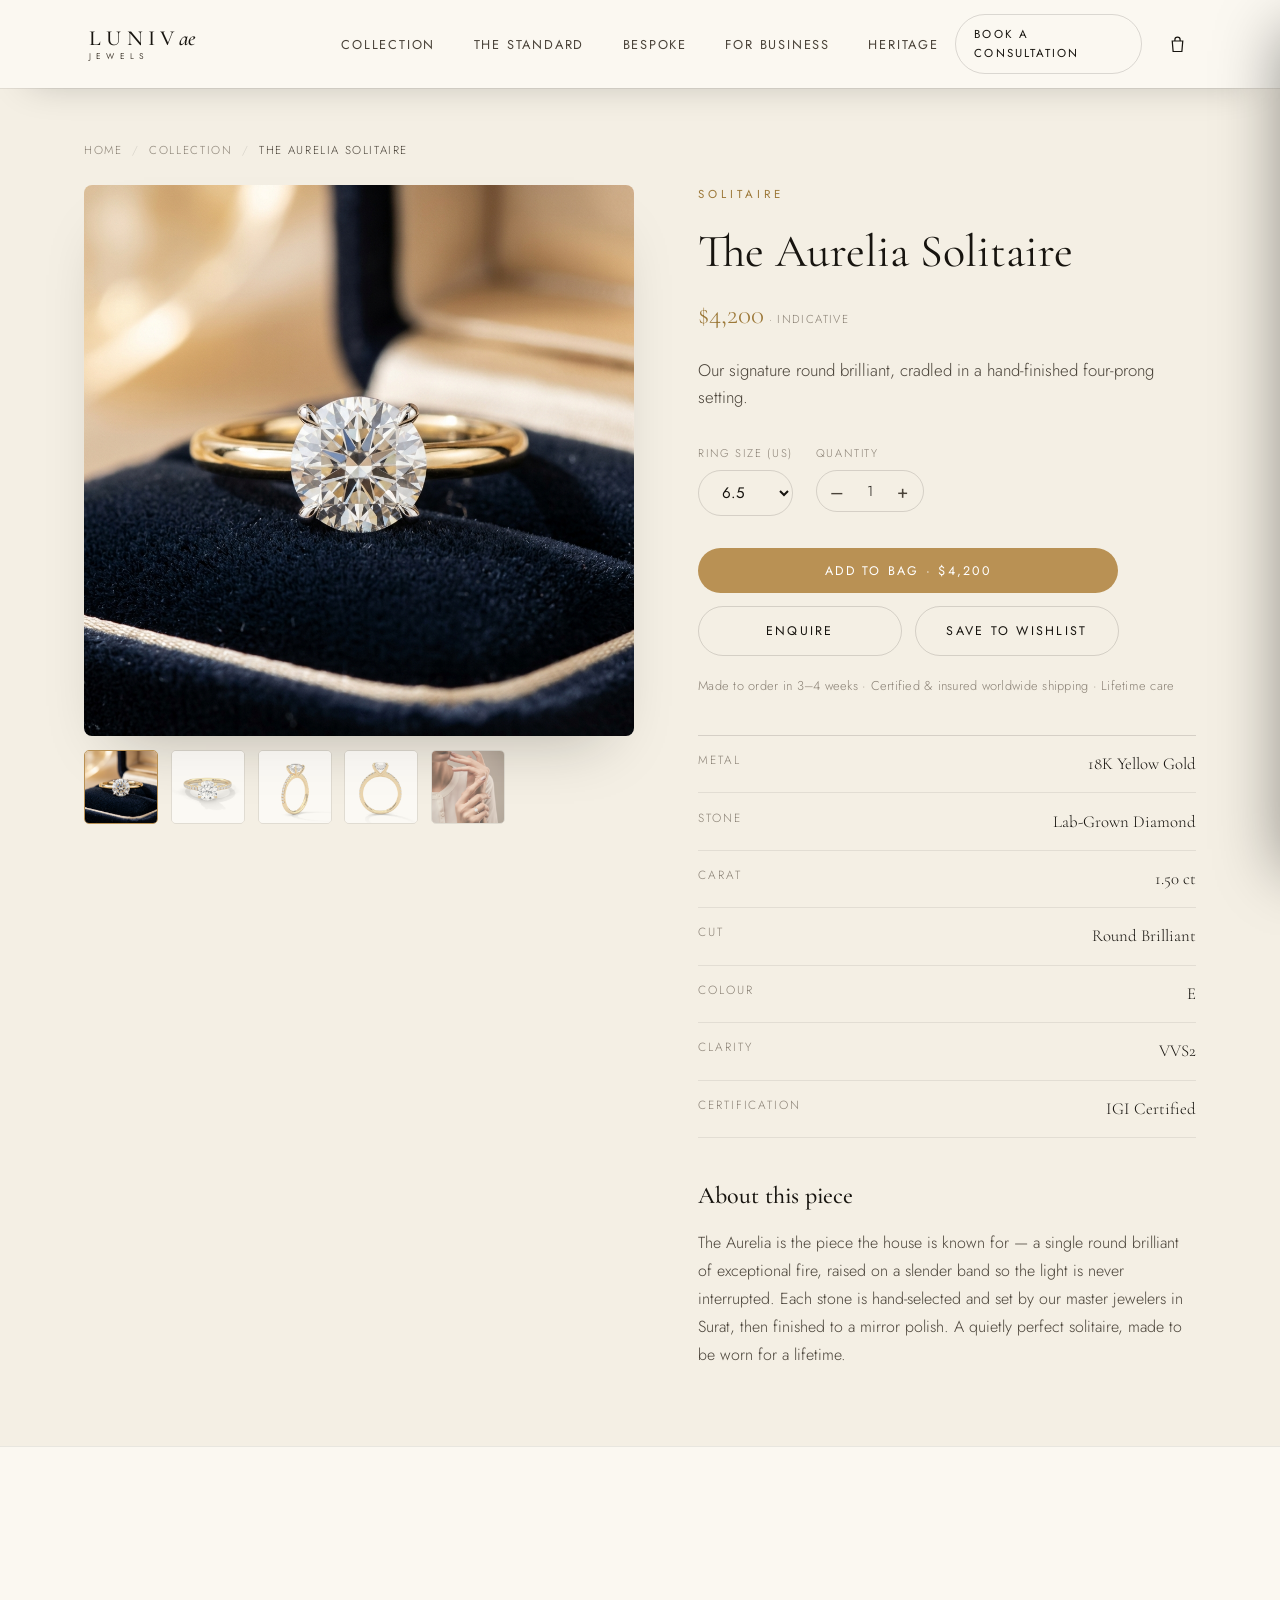
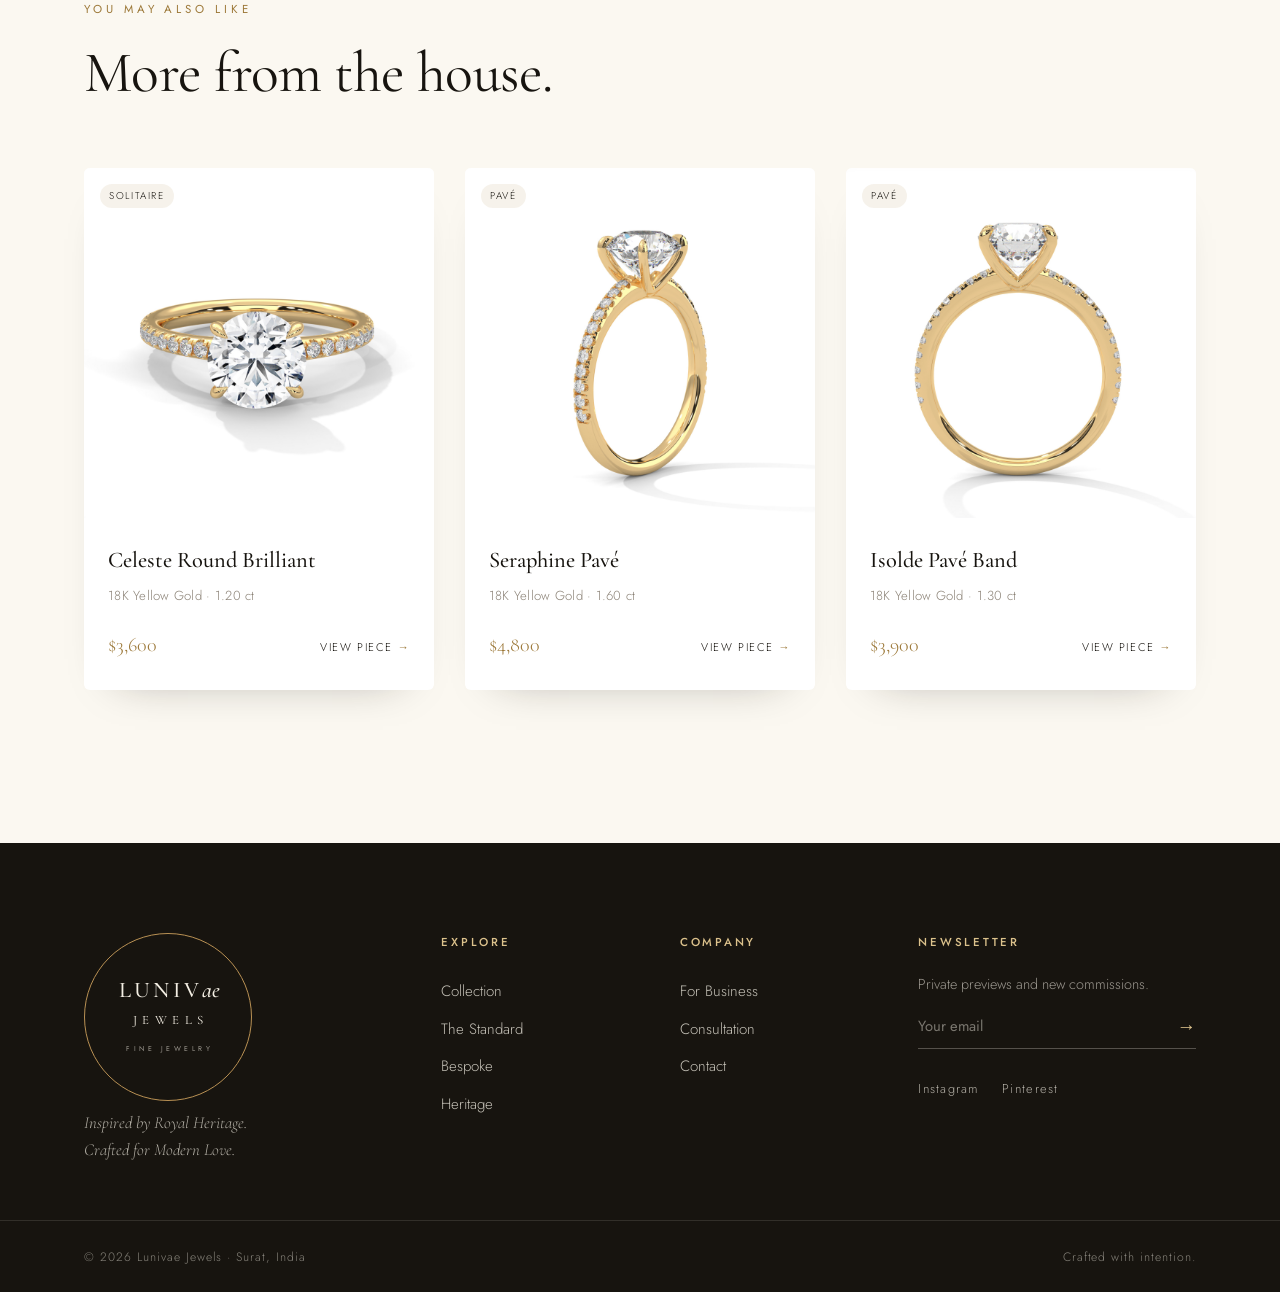
==== commit ccfa4d2d: "Merge additive content from legacy branches (no pipeline changes) Brought forward from desktop-pc / " ====
--- a/lunivae/product.html
+++ b/lunivae/product.html
@@ -30,7 +30,11 @@
       <a href="index.html#heritage" class="nav__link">Heritage</a>
     </nav>
     <div class="header__actions">
-      <a href="index.html#contact" class="btn btn--ghost btn--sm">Book a Consultation</a>
+      <a href="index.html#contact" class="btn btn--ghost btn--sm header__consult">Book a Consultation</a>
+      <button class="cart-btn" id="cartBtn" aria-label="Open bag">
+        <svg viewBox="0 0 24 24" width="21" height="21" fill="none" stroke="currentColor" stroke-width="1.4"><path d="M6 8h12l-1 12H7L6 8Z"/><path d="M9 8V6.5a3 3 0 0 1 6 0V8"/></svg>
+        <span class="cart-btn__count is-empty" id="cartCount">0</span>
+      </button>
       <button class="menu-toggle" id="menuToggle" aria-label="Open menu" aria-expanded="false"><span></span><span></span></button>
     </div>
   </div>
@@ -96,7 +100,16 @@
   </div>
 </footer>
 
+<!-- Cart drawer -->
+<div class="drawer-overlay" id="drawerOverlay"></div>
+<aside class="cart-drawer" id="cartDrawer" aria-hidden="true" aria-label="Shopping bag">
+  <div class="cart-drawer__head"><h3>Your Bag</h3><button id="drawerClose" aria-label="Close bag">✕</button></div>
+  <div class="cart-drawer__body" id="drawerBody"></div>
+  <div class="cart-drawer__foot" id="drawerFoot"></div>
+</aside>
+
 <script src="products.js"></script>
+<script src="cart.js"></script>
 <script src="product.js"></script>
 <script src="main.js"></script>
 </body>
--- a/lunivae/styles.css
+++ b/lunivae/styles.css
@@ -759,3 +759,168 @@
 }
 
 .collections__all { text-align: center; margin-top: clamp(2.5rem, 5vw, 4rem); }
+
+/* =====================================================================
+   E-COMMERCE — cart button, drawer, cart page, checkout
+   ===================================================================== */
+body.no-scroll { overflow: hidden; }
+
+/* Cart button + badge */
+.cart-btn { position: relative; display: inline-flex; align-items: center; justify-content: center; width: 42px; height: 42px; color: #fff; transition: color 0.4s var(--ease); }
+.header.is-scrolled .cart-btn, body.nav-solid .cart-btn { color: var(--ink); }
+.cart-btn:hover { color: var(--gold); }
+.cart-btn__count { position: absolute; top: 2px; right: 2px; min-width: 17px; height: 17px; padding: 0 4px; border-radius: 100px; background: var(--gold); color: #fff; font-size: 0.62rem; font-weight: 500; display: flex; align-items: center; justify-content: center; line-height: 1; }
+.cart-btn__count.is-empty { display: none; }
+
+/* Quantity stepper */
+.qty { display: inline-flex; align-items: center; border: 1px solid var(--line); border-radius: 100px; }
+.qty__btn { width: 30px; height: 30px; display: flex; align-items: center; justify-content: center; font-size: 1rem; color: var(--ink-soft); transition: color 0.3s; }
+.qty__btn:hover { color: var(--gold-deep); }
+.qty__n { min-width: 26px; text-align: center; font-size: 0.9rem; }
+.qty--lg { border-radius: 100px; }
+.qty--lg .qty__btn { width: 40px; height: 40px; font-size: 1.15rem; }
+
+/* Drawer */
+.drawer-overlay { position: fixed; inset: 0; z-index: 1200; background: rgba(14,17,22,0.45); opacity: 0; visibility: hidden; transition: opacity 0.4s var(--ease), visibility 0.4s var(--ease); backdrop-filter: blur(2px); }
+.drawer-overlay.is-open { opacity: 1; visibility: visible; }
+.cart-drawer { position: fixed; top: 0; right: 0; z-index: 1210; width: min(430px, 92vw); height: 100%; background: var(--cream); display: flex; flex-direction: column; transform: translateX(100%); transition: transform 0.5s var(--ease); box-shadow: -30px 0 60px -30px rgba(0,0,0,0.4); }
+.cart-drawer.is-open { transform: none; }
+.cart-drawer__head { display: flex; align-items: center; justify-content: space-between; padding: 1.6rem 1.8rem; border-bottom: 1px solid var(--line-soft); }
+.cart-drawer__head h3 { font-family: var(--serif); font-weight: 500; font-size: 1.4rem; }
+.cart-drawer__head button { font-size: 1.1rem; color: var(--ink-mute); transition: color 0.3s; }
+.cart-drawer__head button:hover { color: var(--ink); }
+.cart-drawer__body { flex: 1; overflow-y: auto; padding: 0.6rem 1.8rem; }
+.cart-drawer__foot { padding: 1.4rem 1.8rem; border-top: 1px solid var(--line-soft); display: grid; gap: 0.7rem; }
+.drawer-empty { text-align: center; padding: 4rem 1rem; display: grid; gap: 1.4rem; justify-items: center; color: var(--ink-mute); }
+
+.drawer-item { display: grid; grid-template-columns: 68px 1fr auto; gap: 1rem; padding: 1.2rem 0; border-bottom: 1px solid var(--line-soft); align-items: start; }
+.drawer-item__media { width: 68px; height: 68px; border-radius: 5px; overflow: hidden; background: var(--cream-2); }
+.drawer-item__media img { width: 100%; height: 100%; object-fit: cover; }
+.drawer-item__name { font-family: var(--serif); font-size: 1.05rem; }
+.drawer-item__opt { font-size: 0.74rem; color: var(--ink-mute); margin-top: 2px; }
+.drawer-item__price { font-size: 0.85rem; color: var(--gold-deep); margin: 0.35rem 0 0.5rem; }
+.drawer-item__rm { color: var(--ink-mute); font-size: 0.8rem; transition: color 0.3s; }
+.drawer-item__rm:hover { color: #b4432f; }
+.drawer-sub { display: flex; justify-content: space-between; font-family: var(--serif); font-size: 1.2rem; }
+.drawer-note { font-size: 0.74rem; color: var(--ink-mute); }
+
+/* Cart page */
+.cartpage__grid { display: grid; grid-template-columns: 1.6fr 0.9fr; gap: clamp(2rem, 5vw, 4rem); align-items: start; }
+.cart-items__head { display: grid; grid-template-columns: 1fr auto auto; gap: 1.5rem; padding-bottom: 1rem; border-bottom: 1px solid var(--line); font-size: 0.7rem; letter-spacing: 0.18em; text-transform: uppercase; color: var(--ink-mute); }
+.cart-items__head span:nth-child(2) { justify-self: center; }
+.cart-row { display: grid; grid-template-columns: 100px 1fr auto auto; gap: 1.5rem; padding: 1.6rem 0; border-bottom: 1px solid var(--line-soft); align-items: center; }
+.cart-row__media { width: 100px; height: 100px; border-radius: 6px; overflow: hidden; background: var(--cream-2); }
+.cart-row__media img { width: 100%; height: 100%; object-fit: cover; }
+.cart-row__name { font-family: var(--serif); font-size: 1.3rem; display: block; }
+.cart-row__meta { font-size: 0.82rem; color: var(--ink-mute); margin: 0.3rem 0 0.7rem; }
+.cart-row__rm { font-size: 0.76rem; letter-spacing: 0.04em; color: var(--ink-mute); text-decoration: underline; text-underline-offset: 3px; transition: color 0.3s; }
+.cart-row__rm:hover { color: #b4432f; }
+.cart-row__price { font-family: var(--serif); font-size: 1.2rem; color: var(--gold-deep); justify-self: end; }
+.cart-continue { margin-top: 2rem; }
+.cart-summary { position: sticky; top: 100px; background: var(--cream-2); border-radius: 8px; padding: 2rem; box-shadow: var(--shadow); }
+.cart-summary__title { font-family: var(--serif); font-weight: 500; font-size: 1.5rem; margin-bottom: 1.4rem; }
+.cart-summary__row { display: flex; justify-content: space-between; gap: 1rem; padding: 0.6rem 0; font-size: 0.92rem; color: var(--ink-soft); }
+.cart-summary__total { display: flex; justify-content: space-between; margin: 1rem 0 1.4rem; padding-top: 1rem; border-top: 1px solid var(--line); font-family: var(--serif); font-size: 1.4rem; }
+.cart-summary__note { font-size: 0.74rem; color: var(--ink-mute); margin-top: 1rem; text-align: center; }
+.cart-empty { text-align: center; padding: 4rem 1rem; display: grid; gap: 1rem; justify-items: center; }
+.cart-empty__title { font-family: var(--serif); font-size: 2rem; }
+.cart-empty__text { color: var(--ink-soft); margin-bottom: 1rem; }
+
+/* Product options */
+.pdp__options { display: flex; gap: 1.4rem; margin-top: 2rem; flex-wrap: wrap; }
+.pdp__field { display: flex; flex-direction: column; gap: 0.5rem; }
+.pdp__field label { font-size: 0.7rem; letter-spacing: 0.16em; text-transform: uppercase; color: var(--ink-mute); }
+.pdp__field select { font-family: var(--sans); font-size: 0.95rem; color: var(--ink); background: transparent; border: 1px solid var(--line); border-radius: 100px; padding: 0.6rem 1.2rem; cursor: pointer; }
+.pdp__field select:focus { outline: none; border-color: var(--gold); }
+.pdp__actions-row { display: flex; gap: 0.8rem; }
+.pdp__actions-row .btn { flex: 1; }
+
+/* Checkout */
+.page-hero--slim { padding-bottom: clamp(1.5rem, 3vw, 2.5rem); }
+.checkout__grid { display: grid; grid-template-columns: 1.4fr 0.9fr; gap: clamp(2rem, 5vw, 4rem); align-items: start; }
+.co-steps { display: flex; align-items: center; gap: 0.6rem; margin-bottom: 2rem; flex-wrap: wrap; }
+.co-step { display: flex; align-items: center; gap: 0.5rem; font-size: 0.76rem; letter-spacing: 0.12em; text-transform: uppercase; color: var(--ink-mute); }
+.co-step__n { width: 24px; height: 24px; border-radius: 50%; border: 1px solid var(--line); display: flex; align-items: center; justify-content: center; font-size: 0.72rem; }
+.co-step.is-active { color: var(--ink); }
+.co-step.is-active .co-step__n { border-color: var(--gold); color: var(--gold-deep); }
+.co-step.is-done .co-step__n { background: var(--gold); border-color: var(--gold); color: #fff; }
+.co-steps__sep { flex: 1; height: 1px; background: var(--line-soft); min-width: 16px; }
+.co-panel { background: var(--cream-2); border-radius: 8px; padding: clamp(1.5rem, 3vw, 2.4rem); box-shadow: var(--shadow); }
+.co-form-grid { display: grid; grid-template-columns: 1fr 1fr; gap: 0.6rem 1.4rem; }
+.field--fill { width: 100%; }
+.field--fill:not(.field--half) { grid-column: 1 / -1; }
+.co-pay-note { background: rgba(185,145,84,0.1); border: 1px solid var(--gold-light); color: var(--gold-deep); font-size: 0.82rem; padding: 0.8rem 1rem; border-radius: 6px; margin-bottom: 1.4rem; }
+.co-error { color: #b4432f; font-size: 0.86rem; min-height: 1.1rem; margin-top: 1rem; }
+.co-actions { display: flex; justify-content: space-between; gap: 1rem; margin-top: 1.4rem; }
+.co-review__block { display: grid; grid-template-columns: 1fr auto; gap: 0.5rem; padding: 1.2rem 0; border-bottom: 1px solid var(--line-soft); }
+.co-review__block h3 { font-size: 0.72rem; letter-spacing: 0.16em; text-transform: uppercase; color: var(--ink-mute); font-weight: 500; }
+.co-review__block p { font-size: 0.95rem; color: var(--ink); line-height: 1.6; }
+.co-edit { grid-row: span 2; align-self: start; font-size: 0.76rem; color: var(--gold-deep); text-decoration: underline; text-underline-offset: 3px; }
+.co-terms { display: flex; align-items: center; gap: 0.6rem; margin-top: 1.4rem; font-size: 0.86rem; color: var(--ink-soft); }
+.co-terms input { width: 16px; height: 16px; accent-color: var(--gold); }
+
+.co-summary { position: sticky; top: 100px; background: var(--cream-2); border-radius: 8px; padding: 2rem; box-shadow: var(--shadow); }
+.co-summary__title { font-family: var(--serif); font-weight: 500; font-size: 1.4rem; margin-bottom: 1.2rem; }
+.co-sum__items { display: grid; gap: 1rem; padding-bottom: 1.2rem; margin-bottom: 1rem; border-bottom: 1px solid var(--line-soft); }
+.co-sum__item { display: grid; grid-template-columns: 52px 1fr auto; gap: 0.9rem; align-items: center; }
+.co-sum__media { position: relative; width: 52px; height: 52px; border-radius: 5px; overflow: hidden; background: var(--cream); }
+.co-sum__media img { width: 100%; height: 100%; object-fit: cover; }
+.co-sum__qty { position: absolute; top: -6px; right: -6px; width: 18px; height: 18px; border-radius: 50%; background: var(--ink); color: #fff; font-size: 0.62rem; display: flex; align-items: center; justify-content: center; }
+.co-sum__name { font-family: var(--serif); font-size: 1rem; }
+.co-sum__meta { font-size: 0.74rem; color: var(--ink-mute); }
+.co-sum__price { font-size: 0.9rem; color: var(--gold-deep); }
+.co-summary__row { display: flex; justify-content: space-between; font-size: 0.9rem; color: var(--ink-soft); padding: 0.4rem 0; }
+.co-summary__total { display: flex; justify-content: space-between; margin-top: 0.8rem; padding-top: 0.9rem; border-top: 1px solid var(--line); font-family: var(--serif); font-size: 1.3rem; }
+
+/* Confirmation */
+.co-confirm { max-width: 640px; margin: 0 auto; text-align: center; padding: 2rem 0 3rem; }
+.co-confirm__mark { width: 64px; height: 64px; margin: 0 auto 1.5rem; border-radius: 50%; background: var(--gold); color: #fff; display: flex; align-items: center; justify-content: center; font-size: 1.8rem; }
+.co-confirm__title { font-family: var(--serif); font-weight: 400; font-size: clamp(1.8rem, 4vw, 2.8rem); margin-bottom: 1rem; }
+.co-confirm__lede { color: var(--ink-soft); max-width: 48ch; margin: 0 auto 2rem; }
+.co-confirm__card { background: var(--cream-2); border-radius: 8px; padding: 1.8rem; box-shadow: var(--shadow); text-align: left; margin-bottom: 2rem; display: grid; gap: 1rem; }
+
+@media (max-width: 900px) {
+  .cartpage__grid, .checkout__grid { grid-template-columns: 1fr; }
+  .cart-summary, .co-summary { position: static; }
+  .header__consult { display: none; }
+}
+@media (max-width: 560px) {
+  .co-form-grid { grid-template-columns: 1fr; }
+  .field--half { grid-column: 1 / -1; }
+  .cart-row { grid-template-columns: 72px 1fr auto; }
+  .cart-row__qty { grid-column: 2; justify-self: start; }
+  .cart-row__price { grid-column: 3; grid-row: 1; }
+}
+
+/* =====================================================================
+   LISTING — left filter sidebar (faceted)
+   ===================================================================== */
+.shop__layout { display: grid; grid-template-columns: 244px 1fr; gap: clamp(2rem, 4vw, 3.5rem); align-items: start; }
+.filter-sidebar { position: sticky; top: 100px; }
+.filter-sidebar__head { display: flex; align-items: baseline; justify-content: space-between; padding-bottom: 1rem; border-bottom: 1px solid var(--line); }
+.filter-sidebar__title { font-family: var(--serif); font-weight: 500; font-size: 1.5rem; }
+.filter-clear { font-size: 0.74rem; letter-spacing: 0.08em; text-transform: uppercase; color: var(--ink-mute); text-decoration: underline; text-underline-offset: 3px; transition: color 0.3s; }
+.filter-clear:hover { color: var(--gold-deep); }
+
+.facet { padding: 1.3rem 0; border-bottom: 1px solid var(--line-soft); }
+.facet__title { font-size: 0.7rem; letter-spacing: 0.2em; text-transform: uppercase; color: var(--ink); margin-bottom: 0.9rem; font-weight: 500; }
+.facet__list { display: grid; gap: 0.55rem; }
+.facet__opt { display: flex; align-items: center; gap: 0.7rem; cursor: pointer; font-size: 0.92rem; color: var(--ink-soft); transition: color 0.25s; }
+.facet__opt:hover { color: var(--ink); }
+.facet__opt input { width: 16px; height: 16px; accent-color: var(--gold); flex: 0 0 auto; cursor: pointer; }
+.facet__opt input:checked ~ span { color: var(--ink); }
+
+.shop__results { min-width: 0; }
+.shop__resbar { display: flex; align-items: center; justify-content: space-between; gap: 1rem; padding-bottom: 1.4rem; margin-bottom: 1.8rem; border-bottom: 1px solid var(--line-soft); }
+.shop__resbar .shop__count { margin: 0; }
+.shop__none { text-align: center; padding: 4rem 1rem; display: grid; gap: 1.2rem; justify-items: center; color: var(--ink-soft); }
+
+.filter-toggle { display: none; align-items: center; gap: 0.5rem; font-size: 0.76rem; letter-spacing: 0.14em; text-transform: uppercase; color: var(--ink); border: 1px solid var(--line); border-radius: 100px; padding: 0.7em 1.3em; margin-bottom: 1.6rem; }
+.filter-toggle:hover { border-color: var(--gold); color: var(--gold-deep); }
+
+@media (max-width: 900px) {
+  .shop__layout { grid-template-columns: 1fr; gap: 0; }
+  .filter-toggle { display: inline-flex; }
+  .filter-sidebar { position: static; display: none; margin-bottom: 2rem; padding: 1.4rem 1.6rem; background: var(--cream-2); border-radius: 8px; }
+  .filter-sidebar.is-open { display: block; }
+}
